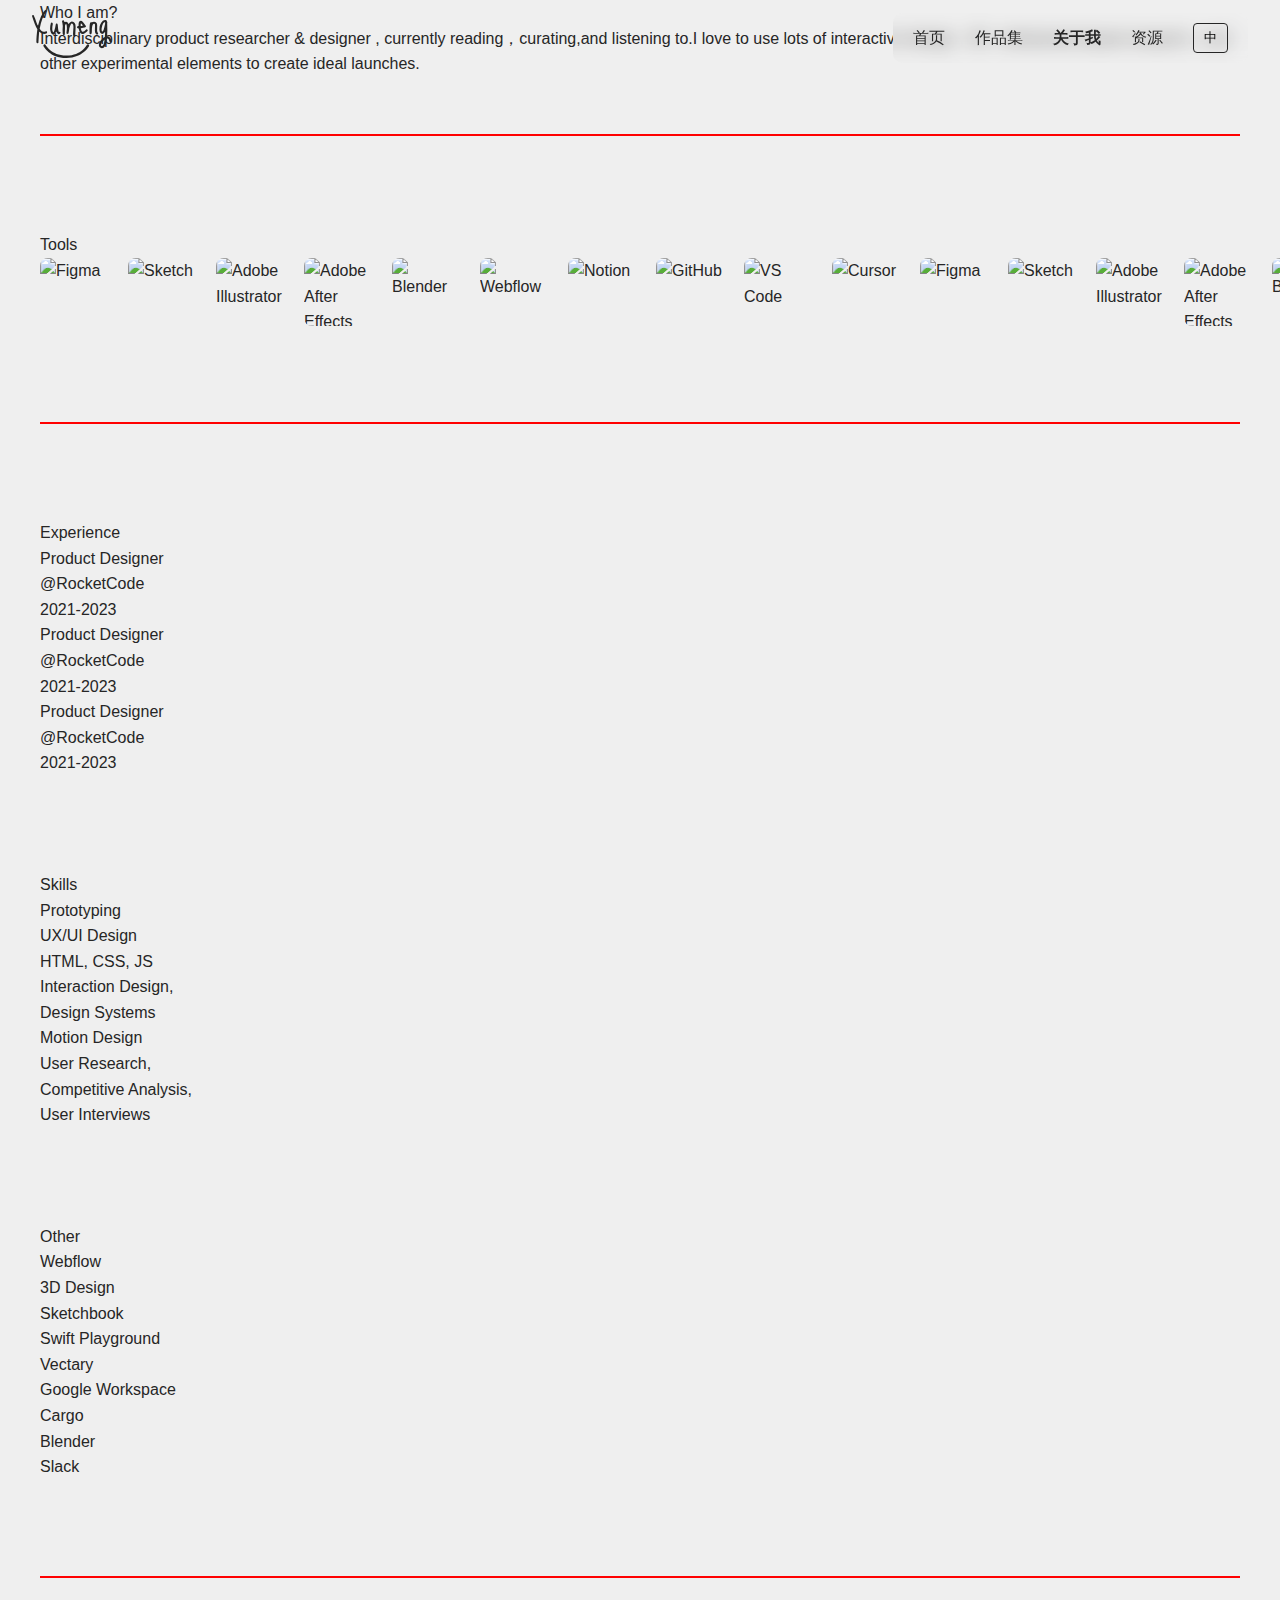
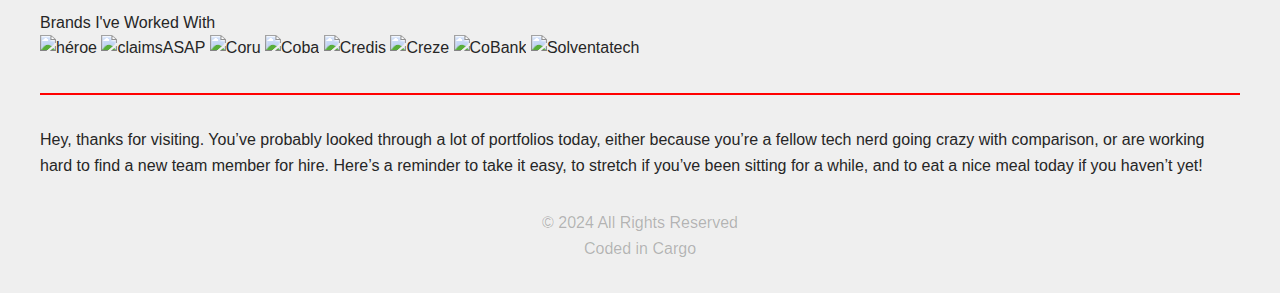
==== about.html @ 0efb1b3d "Initial commit: Portfolio website with animations" ====
<!DOCTYPE html>
<html lang="en">
<head>
    <meta charset="UTF-8">
    <meta name="viewport" content="width=device-width, initial-scale=1.0">
    <title>About Me</title>
    <link rel="stylesheet" href="css/style.css">
    <script src="js/translations.js"></script>
    <script src="js/main.js"></script>
</head>
<body>
    <nav class="nav">
        <div class="nav-brand">
            <img src="assets/logo.svg" alt="Logo" class="logo">
        </div>
        <div class="nav-links">
            <a href="index.html" data-lang="home">首页</a>
            <a href="works.html" data-lang="works">作品集</a>
            <a href="about.html" data-lang="about" class="active">关于我</a>
            <a href="resources.html" data-lang="resources">资源</a>
            <button class="lang-switch" onclick="toggleLanguage()">EN</button>
        </div>
    </nav>

    <main class="container about-page">
        <section class="about-section">
            <div class="title-item">Who I am?</div>
            <div class="description-h1">
                Interdisciplinary  product researcher & designer , currently reading，curating,and listening to.I love to use lots of interactive design , 3D , behavioral based research , and other  experimental elements to create ideal launches. 
            </div>
        </section>
        <br>
      
        <hr class="divider">

        <section class="tools-section">
            <div class="tools-layout">
                <div class="tools-title">Tools</div>
                <div class="tools-content">
                    <div class="tools-track">
                        <img src="images/tools/figma.png" alt="Figma">
                        <img src="images/tools/sketch.png" alt="Sketch">
                        <img src="images/tools/illustrator.png" alt="Adobe Illustrator">
                        <img src="images/tools/AE.png" alt="Adobe After Effects">
                        <img src="images/tools/blender.png" alt="Blender">
                        <img src="images/tools/webflow.png" alt="Webflow">
                        <img src="images/tools/notion.png" alt="Notion">
                        <img src="images/tools/github.png" alt="GitHub">
                        <img src="images/tools/vscode.png" alt="VS Code">
                        <img src="images/tools/cursor.png" alt="Cursor">
                    </div>
                </div>
            </div>
        </section>

        <hr class="divider">


        <section class="tools-section">
            <div class="tools-layout">
                <div class="tools-title">Experience</div>
                <div class="grid-content">  
                    <div class="grid-item">
                        <div class="item-title">Product Designer</div>
                        <div class="item-text">@RocketCode</div>
                        <div class="item-text">2021-2023</div>
                    </div>
                    <div class="grid-item">
                        <div class="item-title">Product Designer</div>
                        <div class="item-text">@RocketCode</div>
                        <div class="item-text">2021-2023</div>
                    </div>
                    <div class="grid-item">
                        <div class="item-title">Product Designer</div>
                        <div class="item-text">@RocketCode</div>
                        <div class="item-text">2021-2023</div>
                    </div>
                </div>
            </div>
        </section>

        <section class="tools-section">
            <div class="tools-layout">
                <div class="tools-title">Skills</div>
                <div class="grid-content">  
                    <div class="grid-item">
                        <div class="item-text">Prototyping</div>
                        <div class="item-text">UX/UI Design</div>
                        <div class="item-text">HTML, CSS, JS</div>
                    </div>
                    <div class="grid-item">
                        <div class="item-text">Interaction Design,</div>
                        <div class="item-text">Design Systems</div>
                        <div class="item-text">Motion Design</div>
                    </div>
                    <div class="grid-item">
                        <div class="item-text">User Research,</div>
                        <div class="item-text">Competitive Analysis, </div>
                        <div class="item-text">User Interviews</div>
                    </div>
                </div>
            </div>
        </section>
   
        <section class="tools-section">
            <div class="tools-layout">
                <div class="tools-title">Other</div>
                <div class="grid-content">  
                    <div class="grid-item">
                        <div class="item-text">Webflow</div>
                        <div class="item-text">3D Design</div>
                        <div class="item-text">Sketchbook</div>
                    </div>
                    <div class="grid-item">
                        <div class="item-text">Swift Playground</div>
                        <div class="item-text">Vectary</div>
                        <div class="item-text">Google Workspace                        </div>
                    </div>
                    <div class="grid-item">
                        <div class="item-text">Cargo</div>
                        <div class="item-text">Blender</div>
                        <div class="item-text">Slack</div>
                    </div>
                </div>
            </div>
        </section>
        
        <hr class="divider">

        <section class="about-section">
            <div class="tools-title">Brands I've Worked With</div>
            <div class="brands-container">
                <div class="brands-grid">
                    <img src="images/brands/heroe.png" alt="héroe">
                    <img src="images/brands/claims-asap.png" alt="claimsASAP">
                    <img src="images/brands/coru.png" alt="Coru">
                    <img src="images/brands/coba.png" alt="Coba">
                    <img src="images/brands/credis.png" alt="Credis">
                    <img src="images/brands/creze.png" alt="Creze">
                    <img src="images/brands/cobank.png" alt="CoBank">
                    <img src="images/brands/solventatech.png" alt="Solventatech">
                </div>
            </div>
        </section>

        <hr class="divider">

        <section class="about-section">
            <div class="item-text">
                Hey, thanks for visiting. You’ve probably looked through a lot of portfolios today, either because you’re a fellow tech nerd going crazy with comparison, or are working hard to find a new team member for hire. Here’s a reminder to take it easy, to stretch if you’ve been sitting for a while, and to eat a nice meal today if you haven’t yet! 
            </div>
        </section>

    </main>

    <footer>
        <p>© 2024 All Rights Reserved</p>
        <p>Coded in Cargo</p>
    </footer>


</body>
</html>
---- css/style.css ----
/* ==========================================================================
   全局变量和基础设置
   ========================================================================== */

:root {
    /* 颜色系统 */
    --primary-color: rgb(38, 38, 38);        /* 主要文字颜色，用于标题和重要文本 */
    --secondary-color: #666;                  /* 次要文字颜色，用于正文和描述性文本 */
    --tertiary-color: rgba(0, 0, 0, 0.26);   /* 三级文字颜色，用于辅助信息和页脚 */
    --background-color: rgb(239, 239, 239);   /* 背景颜色，提供舒适的阅读体验 */
    --accent-color: #3d16ff;                  /* 强调色，用于交互元素和高亮显示 */

    /* 布局系统 */
    --spacing-unit: 20px;                     /* 基础间距单位，用于保持布局的一致性 */
    --max-width: 1200px;                      /* 内容区域最大宽度，确保在大屏幕上不会过宽 */
    --min-width: 1024px;                      /* 最小宽度限制，确保在小屏幕上不会过窄 */
}

/* 重置默认样式 */
* {
    margin: 0;
    padding: 0;
    box-sizing: border-box;                   /* 确保padding和border不会影响元素的实际宽度 */
}

/* ==========================================================================
   基础布局和排版
   ========================================================================== */

body {
    font-family: -apple-system, BlinkMacSystemFont, "Helvetica Neue", Helvetica, "Segoe UI", Roboto, Oxygen, Ubuntu, Cantarell, sans-serif;
    line-height: 1.6;                         /* 行高设置为1.6，提供良好的阅读体验 */
    color: var(--primary-color);
    background-color: var(--background-color);
    min-width: var(--min-width);
}

/* ==========================================================================
   导航栏样式
   ========================================================================== */

.nav {
    position: fixed;                          /* 固定定位，始终显示在页面顶部 */
    top: 0;
    left: 0;
    right: 0;
    padding: 10px 32px;                      /* 上下内边距较小，左右内边距较大，提供更好的视觉平衡 */
    display: flex;
    justify-content: space-between;           /* 两端对齐，logo在左，导航链接在右 */
    align-items: center;
    z-index: 1000;                           /* 确保导航栏始终显示在其他内容之上 */
}

.nav-brand .logo {
    height: 3rem;                            /* 较大的logo尺寸，提高品牌识别度 */
}

.nav-links {
    display: flex;
    gap: 30px;                               /* 导航链接之间的间距 */
    align-items: center;
    backdrop-filter: blur(10px);             /* 毛玻璃效果，增加视觉层次感 */
    background-color: rgba(239, 239, 239, 0.20);  /* 半透明背景，与毛玻璃效果配合 */
    padding: 10px 20px;                      /* 内边距，使导航链接区域更加突出 */
    border-radius: 10px;                     /* 圆角，增加现代感 */
}

.nav-links a {
    text-decoration: none;
    color: var(--primary-color);
    transition: color 0.3s ease;             /* 颜色过渡动画，提供平滑的交互体验 */
}

.nav-links a:hover,
.nav-links a.active {
    font-weight: 600;                        /* 悬停和激活状态使用加粗字体，提供视觉反馈 */
}

/* 语言切换按钮样式 */
.lang-switch {
    background: none;
    border: 1px solid var(--primary-color);
    padding: 5px 10px;
    border-radius: 4px;
    cursor: pointer;
    transition: all 0.3s ease;               /* 所有属性都添加过渡动画 */
}

.lang-switch:hover {
    background-color: var(--primary-color);
    color: var(--background-color);
}

/* ==========================================================================
   主要内容区域
   ========================================================================== */

.container {
    max-width: var(--max-width);
    margin: 0 auto;
    position: relative;
}

.section {
    position: relative;
    width: 100%;
    padding: 8rem 4rem;
    align-items: center;                     /* 垂直居中 */
}

.divider {
    border: 1px solid #ff0000;
    margin: 2rem 0;
}

.tag-container {
    font-size: 1.2rem;
    color: #999;
    margin-bottom: 2rem;
}

h2 {
    font-size: 2.5rem;
    margin-bottom: 2rem;
}

/* ==========================================================================
   英雄区域（首页顶部区域）
   ========================================================================== */

/* 标题描述文本样式 */
.hero-content { 
    font-size: 4rem;
    line-height: 1.6;
    font-weight: 600;
    margin: 0 auto;
    display: flex;
    flex-direction: column;
    justify-content: center;
    text-align: center;
}

.hero-content .text-line {
    color: var(--primary-color);
    display: flex;
    align-items: center;
    justify-content: center;
    gap: 1rem;
    flex-wrap: wrap;
    width: 100%;
    word-break: break-word;
    transition: color 0.1s ease; /* 缩短过渡时间使效果更明显 */
}

.hero-content .emoji {
    display: inline-flex;
    align-items: center;
}

.avatar {
    width: 8rem;
    height: 8rem; /* 添加高度确保视频保持正方形 */
    border-radius: 50%;
    display: inline-block;
    vertical-align: middle;
    flex-shrink: 0;
    object-fit: cover; /* 确保视频填充整个区域 */
    background: rgba(0,0,0,0.05); /* 添加背景色，防止加载时出现空白 */
}

.hero-content .icon {
    height: 4rem;
    display: inline-block;
    vertical-align: middle;
    flex-shrink: 0; /* 防止图片被压缩 */
}

/* ==========================================================================
   设计理念部分
   ========================================================================== */

/* 设计理念部分容器 */
.philosophy-container {
    display: grid;
    grid-template-columns: 1fr 3fr;  /* 左边占1份，右边占3份 */
    gap: 4rem;                       /* 左右两栏之间的间距 */
    padding: 0rem 0;
    align-items: start;              /* 顶部对齐 */
}

/* 左侧列表容器 */
.philosophy-list-container {
    grid-column: 1 / 2;             /* 占据第一列 */
    position: sticky;               /* 使列表在滚动时保持固定 */
}

/* 右侧内容区域 */
.philosophy-content {
    grid-column: 2 / 3;             /* 占据第二列 */
    opacity: 1;
    transition: opacity 0.3s ease;
}

/* 设计理念列表的基础样式 */
.philosophy-list {
    list-style: none;
    display: flex;
    flex-direction: column;        /* 垂直排列 */
    gap: 1rem;                    /* 增加间距，从0.2rem改为1rem */
    align-items: flex-start;      /* 左对齐 */
    width: 100%;                  /* 占满容器宽度 */
}

/* 列表项的样式设置 */
.philosophy-list li {
    font-size: 1.2rem;
    padding: 1rem 1.5rem;
    margin-bottom: 1rem;
    cursor: pointer;
    color: var(--primary-color);
    border-radius: 100px;
    transition: background-color 0.3s ease, color 0.3s ease;
    text-align: center;
    display: inline-block;     /* ✅ 保持内容宽度自适应 */
    background-color: transparent;
    white-space: nowrap;       /* ✅ 防止文字换行导致宽度撑开 */
}

/* 鼠标悬停时加一点浅灰背景 */
.philosophy-list li:hover {
    background-color: rgba(0, 0, 0, 0.06);
}

/* 激活状态：黑底白字 */
.philosophy-list li.active {
    background-color: #1a1a1a;
    color: #ffffff;
    font-weight: 500;
}

/* 可选：激活状态悬停不变色 */
.philosophy-list li.active:hover {
    background-color: #1a1a1a;
}

.philosophy-title {
    font-size: 3.5rem;
    line-height: 1.2;
    margin-bottom: 4rem;
    transition: opacity 0.3s ease;
}

.philosophy-image {
    width: 100%;
    height: auto;
    border-radius: 12px;
    gap: 0.1rem;  /* 按照要求调整间距 */
}

.philosophy-image.show {
    opacity: 1;
}

/* ==========================================================================
   作品展示区域
   ========================================================================== */



/* 作品网格容器 */
.works-grid {
    display: grid;
    grid-template-columns: repeat(3, minmax(0, 1fr));
    gap: 0.1rem;
    height: 100vh;

    /* ✅ 脱离容器限制、铺满视口 */
    position: relative;
    left: 50%;
    right: 50%;
    width: 100vw;
    transform: translateX(-50%); /* 居中定位 */

    /* ✅ 内边距让内容不贴屏幕边缘 */
    box-sizing: border-box;
}
/* 作品列容器 */
.works-column {
    display: flex;
    flex-direction: column;
    height: 100%;
    overflow: hidden;
    width: 100%;  /* 确保列占满宽度 */
}

/* 作品项容器 */
.works-track {
    display: flex;
    flex-direction: column;
    animation-duration: 40s;
    animation-timing-function: linear;
    animation-iteration-count: infinite;
    width: 100%;  /* 确保轨道占满列宽度 */
}

/* 向上滚动的列（第2列） */
.works-column:nth-child(2) .works-track {
    animation-name: scrollUp;
}

/* 向下滚动的列（第1、3列） */
.works-column:nth-child(1) .works-track,
.works-column:nth-child(3) .works-track {
    animation-name: scrollDown;
}

/* 作品项样式 */
.work-item {
    background-color: #f5f5f5;
    margin-bottom: 0.1rem;
    border-radius: 20px;
    overflow: hidden;
    flex-shrink: 0;
    height: 300px;
    width: 100%;  /* 确保作品项占满轨道宽度 */
    background-size: cover;
    background-position: center;
    background-repeat: no-repeat;
}

/* 向上滚动动画 */
@keyframes scrollUp {
    0% {
        transform: translateY(0);
    }
    100% {
        transform: translateY(-50%);
    }
}

/* 向下滚动动画 */
@keyframes scrollDown {
    0% {
        transform: translateY(-50%);
    }
    100% {
        transform: translateY(0);
    }
}

.more-works {
    display: inline-block;
    text-decoration: none;
    color: var(--primary-color);
    margin-top: 1.5rem;
    font-weight: 500;
    transition: color 0.3s ease;
}

.more-works:hover {
    color: var(--accent-color);
}

/* ==========================================================================
   联系区域
   ========================================================================== */

.contact {
    text-align: center;
    margin: 6rem 0;
    position: relative;  /* 添加相对定位 */
}

.contact h2 {
    font-size: 4rem;
    margin-bottom: 1rem;
}

.contact p {
    font-size: 1.5rem;
    color: var(--secondary-color);
    margin-bottom: 4rem;
}

.contact-button-container {
    position: relative;
    width: 200px;
    height: 200px;
    margin: 0 auto;
    z-index: 2;  /* 确保按钮容器在上层 */
}

.get-in-touch {
    width: 200px;
    height: 200px;
    border-radius: 50%;
    background-color: #1a1a1a;
    color: white;
    border: none;
    cursor: pointer;
    font-size: 1.2rem;
    position: relative;
    overflow: hidden;
    z-index: 2;
    transform: scale(1);
    transition: transform 0.5s cubic-bezier(0.34, 1.56, 0.64, 1),
                box-shadow 0.4s ease;
    will-change: transform, box-shadow;
    box-shadow: 0 4px 20px rgba(0, 0, 0, 0.1);
}

.get-in-touch:hover {
    transform: scale(1.05);
    box-shadow: 0 10px 30px rgba(0, 0, 0, 0.15);
}

.get-in-touch:active {
    transform: scale(0.98);
    transition-duration: 0.3s;
    box-shadow: 0 2px 10px rgba(0, 0, 0, 0.1);
}

.get-in-touch span {
    position: relative;
    z-index: 2;
    display: inline-block;
    transition: transform 0.5s cubic-bezier(0.34, 1.56, 0.64, 1);
    will-change: transform;
}

.get-in-touch:hover span {
    transform: scale(1.02);
}

.get-in-touch:active span {
    transform: scale(0.98);
    transition-duration: 0.3s;
}

.contact-avatars {
    position: absolute;
    top: 50%;
    left: 50%;
    transform: translate(-50%, -50%);
    width: 400px;
    height: 400px;
    opacity: 1;  /* 改为始终可见 */
    visibility: visible;  /* 改为始终可见 */
    z-index: 1;  /* 确保在按钮下层 */
    pointer-events: none;
}

.contact-avatar {
    position: absolute;
    opacity: 1;
    transform-origin: center bottom;
    transition: all 0.6s cubic-bezier(0.4, 0, 0.2, 1),
                filter 0.4s ease,
                transform 0.4s cubic-bezier(0.34, 1.56, 0.64, 1);
    filter: drop-shadow(0 4px 10px rgba(0, 0, 0, 0.1));
    will-change: transform, filter;
}

/* 所有头像的初始位置都在圆圈底部中心 */
.contact-avatar:nth-child(1) {
    width: 107px;
    height: 120px;
    left: 50%;
    bottom: 50%;
    transform: translate(-50%, 50%) scale(0.8);
}

.contact-avatar:nth-child(2) {
    width: 58px;
    height: 66px;
    bottom: 50%;
    left: 50%;
    transform: translate(-50%, 50%) scale(0.8);
}

.contact-avatar:nth-child(3) {
    width: 75px;
    height: 95px;
    bottom: 50%;
    left: 50%;
    transform: translate(-50%, 50%) scale(0.8);
}

.contact-avatar:nth-child(4) {
    width: 40px;
    height: 51px;
    bottom: 50%;
    left: 50%;
    transform: translate(-50%, 50%) scale(0.8);
}

/* hover状态时的最终位置 */
.contact-button-container:hover .contact-avatars {
    opacity: 1;
    visibility: visible;
}

.contact-button-container:hover .contact-avatar {
    filter: drop-shadow(0 8px 20px rgba(0, 0, 0, 0.15));
}

/* 为每个头像设置不同的最终位置和延迟 */
.contact-button-container:hover .contact-avatar:nth-child(1) {
    transition-delay: 0.3s;
    transform: translate(calc(-100% - 100px), calc(20% + 80px)) rotate(-30deg) scale(1);
    filter: drop-shadow(0 8px 20px rgba(0, 0, 0, 0.15));
}

.contact-button-container:hover .contact-avatar:nth-child(2) {
    transition-delay: 0.25s;
    transform: translate(calc(-100% - 120px), calc(-50% - 20px)) rotate(-15deg) scale(0.8);
    filter: drop-shadow(0 8px 20px rgba(0, 0, 0, 0.15));
}

.contact-button-container:hover .contact-avatar:nth-child(3) {
    transition-delay: 0.25s;
    transform: translate(calc(60% + 60px), calc(-20% - 20px)) rotate(24deg) scale(1);
    filter: drop-shadow(0 8px 20px rgba(0, 0, 0, 0.15));
}

.contact-button-container:hover .contact-avatar:nth-child(4) {
    transition-delay: 0.2s;
    transform: translate(calc(100% + 100px), calc(40% + 40px)) rotate(50deg) scale(1);
    filter: drop-shadow(0 8px 20px rgba(0, 0, 0, 0.15));
}

/* 添加hover时的弹性动画 */
@keyframes bounceIn {
    0% {
        transform: translate(-50%, 50%) scale(0.8);
    }
    50% {
        transform: translate(-50%, 50%) scale(1.1);
    }
    100% {
        transform: translate(-50%, 50%) scale(1);
    }
}

/* 头像回到原位的过渡效果 */
.contact-avatar {
    will-change: transform, opacity;  /* 优化动画性能 */
}

.contact-button-container:not(:hover) .contact-avatar {
    transition: all 0.5s cubic-bezier(0.4, 0, 0.2, 1);
}

/* ==========================================================================
   页脚
   ========================================================================== */

footer {
    text-align: center;
    padding: 2rem;
    color: var(--tertiary-color);            /* 使用较浅的颜色，降低视觉重要性 */
}

/* ==========================================================================
   工具箱部分
   ========================================================================== */

.tools-section {
    margin: 6rem 0;
}

.tools-track {
    display: flex;
    gap: 20px;                               /* 工具图标之间的间距 */
    padding-right: 40px;                     /* 右侧内边距，为动画留出空间 */
    animation: slideTools 20s linear infinite;  /* 无限循环的滑动动画 */
}

@keyframes slideTools {
    0% {
        transform: translateX(0);             /* 起始位置 */
    }
    100% {
        transform: translateX(calc(-100% - 40px));  /* 结束位置，考虑内边距 */
    }
}

.tools-track:hover {
    animation-play-state: paused;            /* 悬停时暂停动画 */
}

.tools-track img {
    width: 68px;
    height: 68px;
    object-fit: contain;                     /* 保持图片比例 */
    flex-shrink: 0;                          /* 防止图片被压缩 */
    border-radius: 8px;                      /* 圆角图标 */
    transition: transform 0.3s ease;         /* 缩放过渡动画 */
}

.tools-track img:hover {
    transform: scale(1.1);                   /* 悬停时放大 */
}

/* 作品集页面样式 */
.works-page {
    padding-top: 150px;
}

.works-header {
    text-align: center;
    margin-bottom: 80px;
}

.works-header h1 {
    font-size: 3.5rem;
    margin-bottom: 20px;
}

.works-header .subtitle {
    font-size: 1.5rem;
    color: var(--secondary-color);
    margin-bottom: 10px;
}

.works-header .confidential {
    font-size: 1rem;
    color: var(--secondary-color);
    opacity: 0.8;
}

.works-showcase {
    max-width: 1400px;
    margin: 0 auto;
}



.work-content {
    display: grid;
    grid-template-columns: 1fr 1.2fr;
    gap: 60px;
    align-items: center;
}

.work-info {
    padding-right: 20px;
}

.work-info h2 {
    font-size: 2.5rem;
    margin-bottom: 20px;
}

.work-description {
    font-size: 1.1rem;
    color: var(--secondary-color);
    margin-bottom: 30px;
    line-height: 1.8;
}

.work-tags {
    display: flex;
    gap: 10px;
    margin-bottom: 30px;
    flex-wrap: wrap;
}

.tag {
    background-color: rgba(255, 105, 180, 0.1);
    color: var(--accent-color);
    padding: 8px 16px;
    border-radius: 20px;
    font-size: 0.9rem;
}

.view-project {
    display: inline-block;
    background-color: var(--primary-color);
    color: white;
    padding: 12px 24px;
    border-radius: 8px;
    text-decoration: none;
    font-weight: 500;
    transition: all 0.3s ease;
}

.view-project:hover {
    transform: translateY(-2px);
    box-shadow: 0 5px 15px rgba(0, 0, 0, 0.1);
}

.work-preview {
    position: relative;
    border-radius: 10px;
    overflow: hidden;
}

.work-preview img {
    width: 100%;
    height: auto;
    display: block;
    border-radius: 8px;
    transition: transform 0.3s ease;
}

.work-preview:hover img {
    transform: scale(1.02);
}

/* 资源页面样式 */
.resources-page {
    padding-top: 120px;
    max-width: 1200px;
}

.resources-header {
    text-align: center;
    margin-bottom: 80px;
}

.resources-header h1 {
    font-size: 3.5rem;
    margin-bottom: 20px;
}

.resources-header .subtitle {
    font-size: 1.5rem;
    color: var(--secondary-color);
}

/* 书籍部分样式 */
.books-section {
    margin-bottom: 100px;
}

/* 书籍标题样式 */
.books-section h2 {
    font-size: 2.5rem;
    margin-bottom: 40px;
    font-weight: 500;
}

/* 书籍网格布局 */
.books-grid {
    display: grid;
    grid-template-columns: repeat(auto-fit, minmax(300px, 1fr));
    gap: 40px;
}

.book-card {
    background: white;
    border-radius: 15px;
    overflow: hidden;
    box-shadow: 0 10px 30px rgba(0, 0, 0, 0.05);
    transition: transform 0.3s ease;
}

.book-card:hover {
    transform: translateY(-5px);
}

.book-cover {
    position: relative;
    padding-top: 140%;
    overflow: hidden;
    background: #f5f5f5;
}

.book-cover img {
    position: absolute;
    top: 0;
    left: 0;
    width: 100%;
    height: 100%;
    object-fit: cover;
}

.book-info {
    padding: 30px;
}

.book-info h3 {
    font-size: 1.5rem;
    margin-bottom: 10px;
}

.book-info .author {
    color: var(--accent-color);
    margin-bottom: 15px;
    font-weight: 500;
}

.book-info .description {
    color: var(--secondary-color);
    margin-bottom: 20px;
    line-height: 1.6;
}

.book-tags {
    display: flex;
    flex-wrap: wrap;
    gap: 10px;
}

.tools-categories {
    display: grid;
    grid-template-columns: repeat(auto-fit, minmax(300px, 1fr));
    gap: 60px;
}

.tool-category h3 {
    font-size: 1.8rem;
    margin-bottom: 30px;
    color: var(--primary-color);
}

.tools-list {
    display: grid;
    gap: 30px;
}

.tool-card {
    display: flex;
    align-items: center;
    padding: 20px;
    background: white;
    border-radius: 12px;
    box-shadow: 0 5px 20px rgba(0, 0, 0, 0.05);
    transition: transform 0.3s ease;
}

.tool-card:hover {
    transform: translateY(-3px);
}

.tool-card img {
    width: 60px;
    height: 60px;
    object-fit: contain;
    margin-right: 20px;
}

.tool-info {
    flex: 1;
}

.tool-info h4 {
    font-size: 1.2rem;
    margin-bottom: 5px;
}

.tool-info p {
    color: var(--secondary-color);
    font-size: 0.9rem;
    margin-bottom: 10px;
}

.tool-link {
    display: inline-block;
    color: var(--accent-color);
    text-decoration: none;
    font-size: 0.9rem;
    font-weight: 500;
    transition: color 0.3s ease;
}

.tool-link:hover {
    color: var(--primary-color);
}

.content-wrapper {
    max-width: 800px;
    margin: 0 auto;
}

.philosophy-title {
    font-size: 3.5rem;
    line-height: 1.2;
    margin-bottom: 4rem;
    font-weight: 500;
}

.philosophy-image {
    width: 100%;
    height: auto;
    border-radius: 12px;
}

.get-in-touch::before {
    content: '';
    position: absolute;
    width: 5px;
    height: 5px;
    top: var(--y, 50%);
    left: var(--x, 50%);
    background: #004cd0;
    border-radius: 50%;
    transform-origin: center;
    transform: translate(-50%, -50%) scale(0);
    opacity: 0;
    z-index: 1;
    transition: transform 0.6s cubic-bezier(0.4, 0, 0.2, 1), opacity 0.3s ease;
}

.get-in-touch:hover::before {
    transform: translate(-50%, -50%) scale(60);
    opacity: 1;
}

.get-in-touch.animating::before {
    transform: translate(-50%, -50%) scale(60);
    opacity: 0;
}
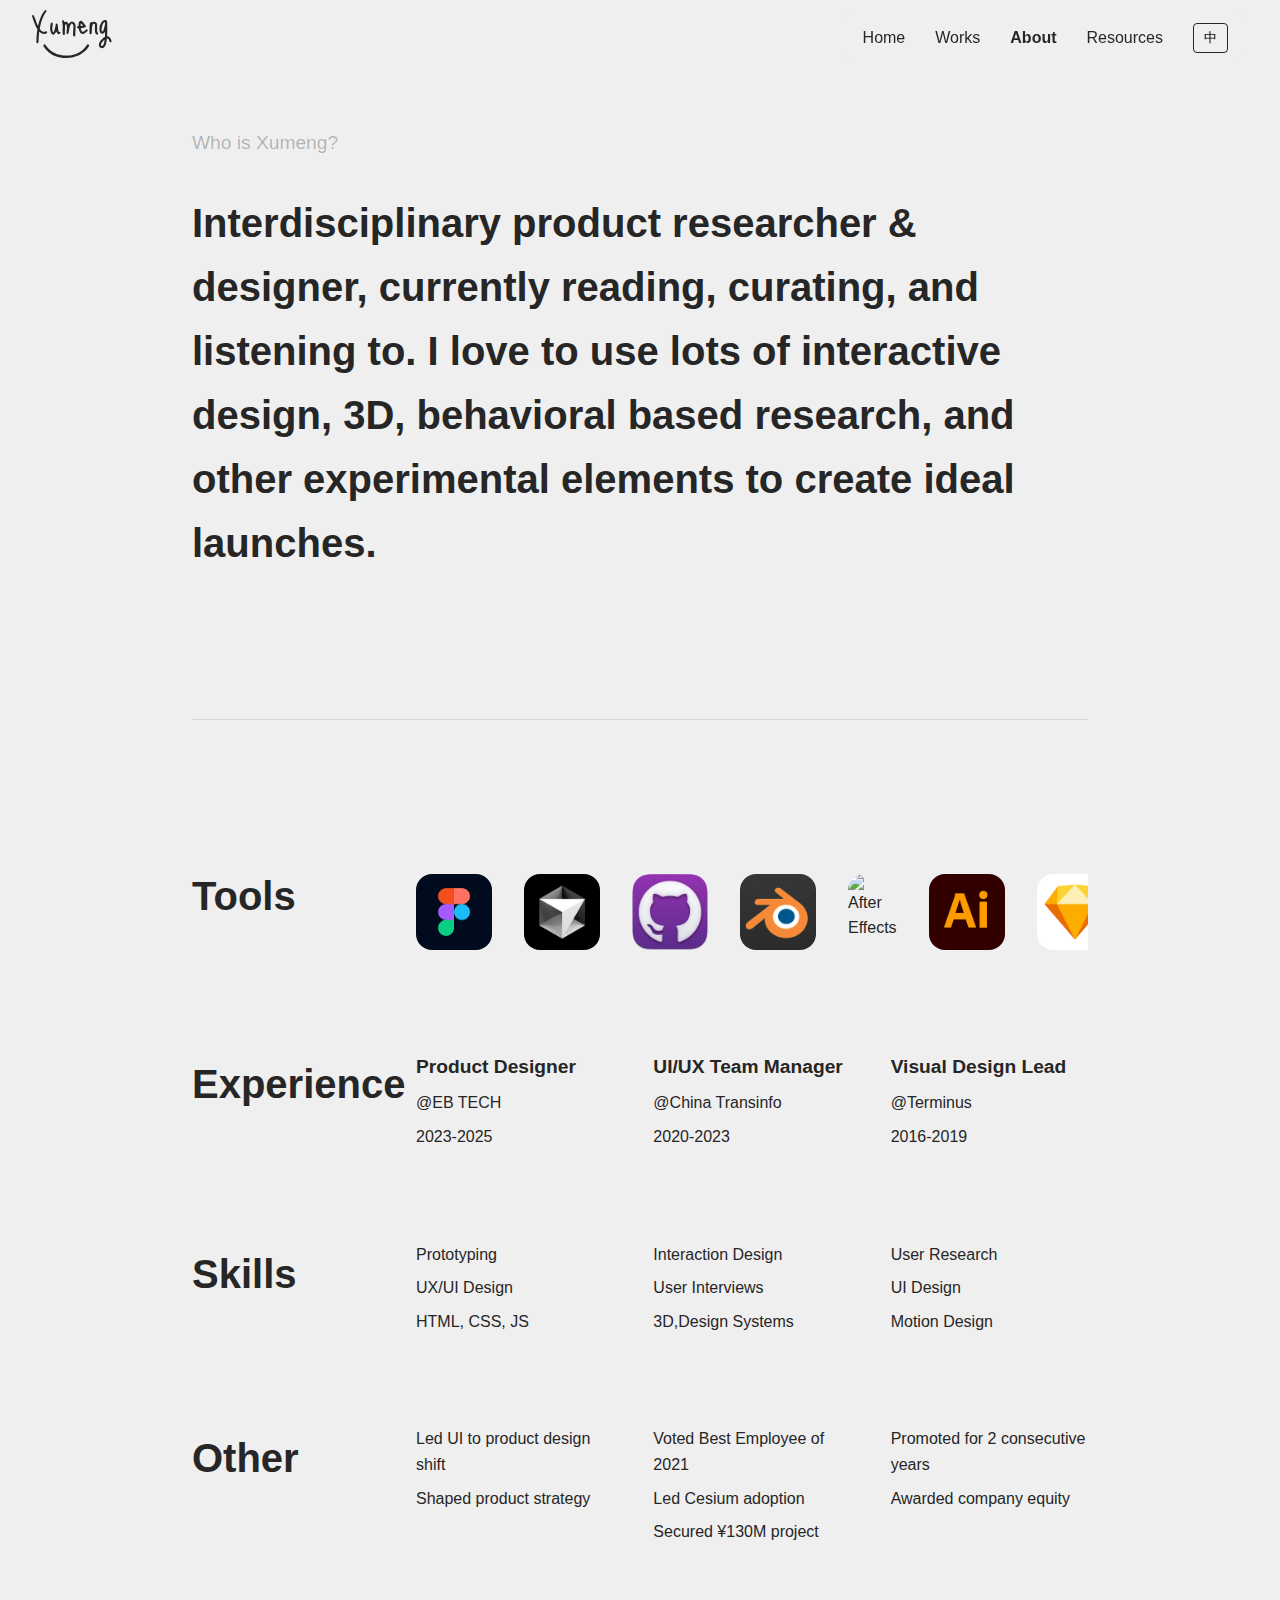
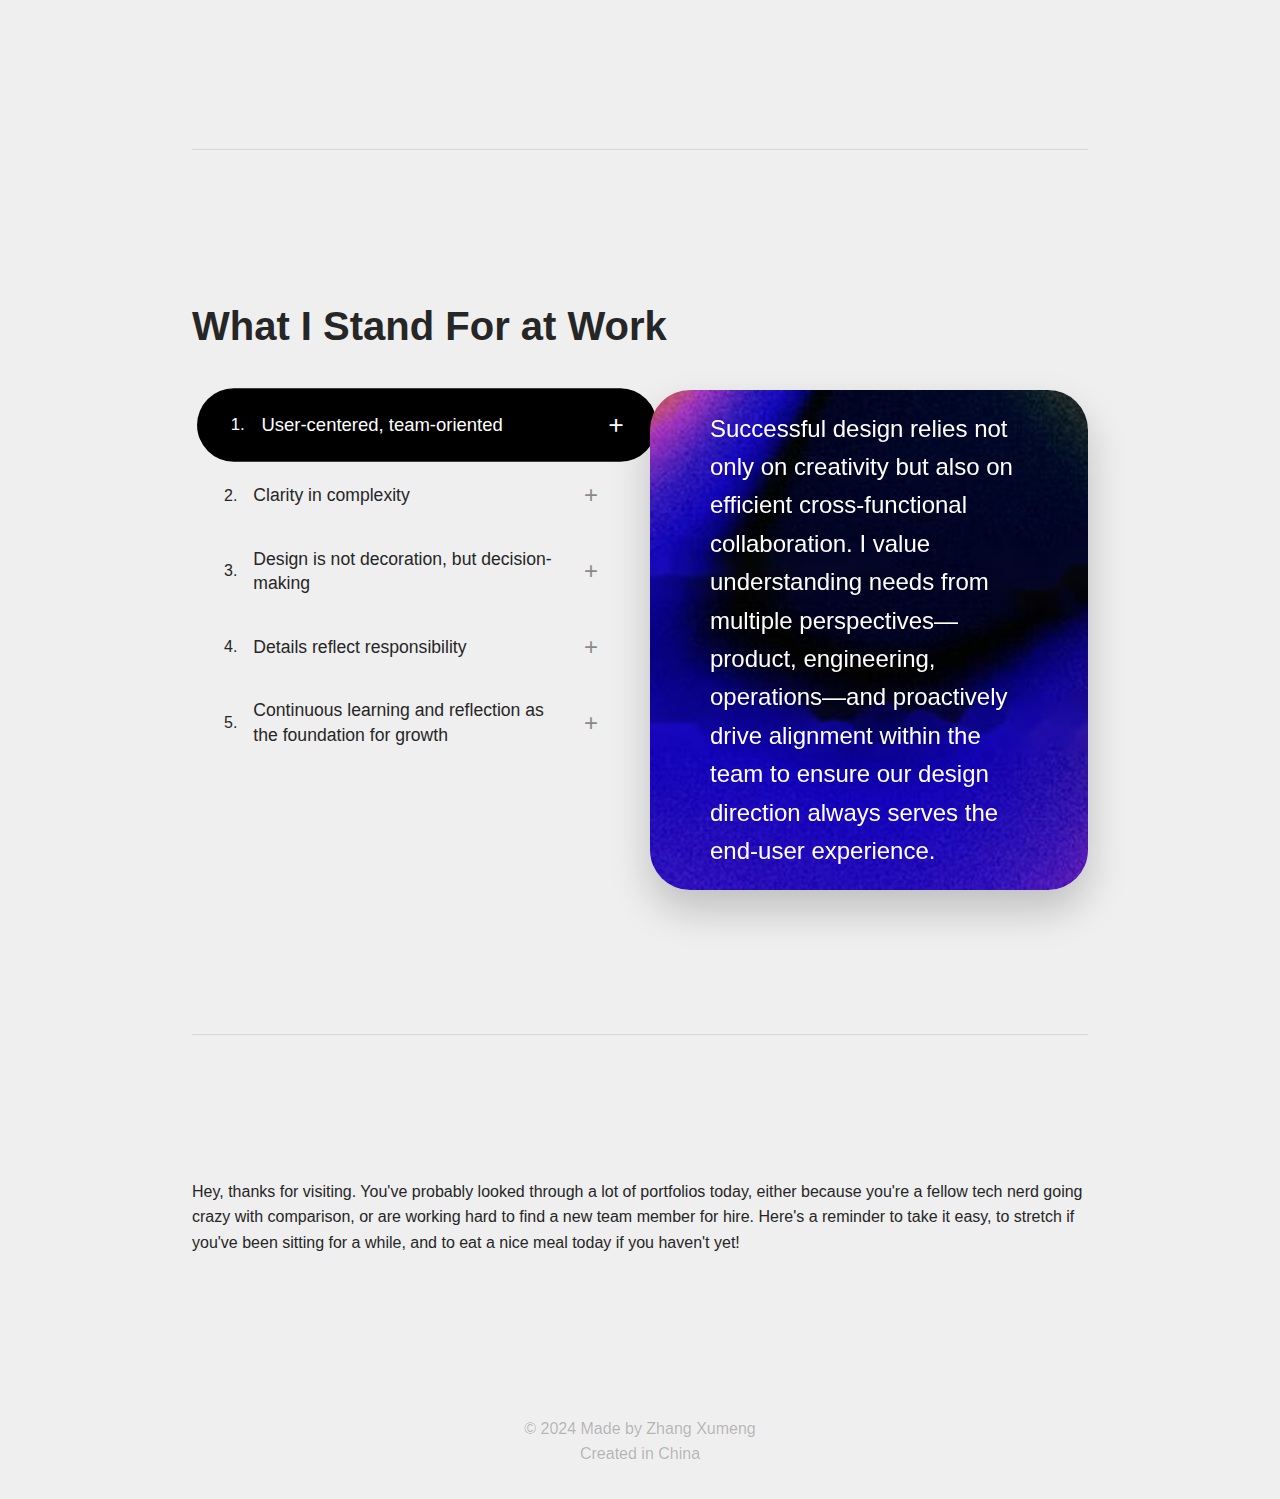
==== commit ac8dd66c: "Update portfolio website - version 1.1" ====
--- a/about.html
+++ b/about.html
@@ -5,8 +5,7 @@
     <meta name="viewport" content="width=device-width, initial-scale=1.0">
     <title>About Me</title>
     <link rel="stylesheet" href="css/style.css">
-    <script src="js/translations.js"></script>
-    <script src="js/main.js"></script>
+    <link rel="stylesheet" href="css/about.css">
 </head>
 <body>
     <nav class="nav">
@@ -14,150 +13,169 @@
             <img src="assets/logo.svg" alt="Logo" class="logo">
         </div>
         <div class="nav-links">
-            <a href="index.html" data-lang="home">首页</a>
-            <a href="works.html" data-lang="works">作品集</a>
-            <a href="about.html" data-lang="about" class="active">关于我</a>
-            <a href="resources.html" data-lang="resources">资源</a>
+            <a href="index.html">Home</a>
+            <a href="works.html">Works</a>
+            <a href="about.html" class="active">About</a>
+            <a href="resources.html">Resources</a>
             <button class="lang-switch" onclick="toggleLanguage()">EN</button>
         </div>
     </nav>
 
-    <main class="container about-page">
-        <section class="about-section">
-            <div class="title-item">Who I am?</div>
-            <div class="description-h1">
-                Interdisciplinary  product researcher & designer , currently reading，curating,and listening to.I love to use lots of interactive design , 3D , behavioral based research , and other  experimental elements to create ideal launches. 
+    <main class="container">
+        <section class="section">
+            <div class="tag-container">Who is Xumeng?</div>
+            <div class="title-sub">
+                Interdisciplinary product researcher & designer, currently reading, curating, and listening to. I love to use lots of interactive design, 3D, behavioral based research, and other experimental elements to create ideal launches.
             </div>
         </section>
-        <br>
-      
-        <hr class="divider">
 
-        <section class="tools-section">
+        <hr class="divider"> 
+
+
+        <section class="section">
             <div class="tools-layout">
-                <div class="tools-title">Tools</div>
+              
+                <div class="title-sub">Tools</div>
                 <div class="tools-content">
                     <div class="tools-track">
-                        <img src="images/tools/figma.png" alt="Figma">
-                        <img src="images/tools/sketch.png" alt="Sketch">
-                        <img src="images/tools/illustrator.png" alt="Adobe Illustrator">
-                        <img src="images/tools/AE.png" alt="Adobe After Effects">
-                        <img src="images/tools/blender.png" alt="Blender">
-                        <img src="images/tools/webflow.png" alt="Webflow">
-                        <img src="images/tools/notion.png" alt="Notion">
-                        <img src="images/tools/github.png" alt="GitHub">
-                        <img src="images/tools/vscode.png" alt="VS Code">
-                        <img src="images/tools/cursor.png" alt="Cursor">
+                        <!-- 第一组图标 -->
+                        <img src="assets/tools/figma.png" alt="Figma">
+                        <img src="assets/tools/cursor.png" alt="Cursor">
+                        <img src="assets/tools/github.png" alt="GitHub">
+                        <img src="assets/tools/blender.png" alt="Blender">
+                        <img src="assets/tools/ae.png" alt="After Effects">
+                        <img src="assets/tools/illustrator.png" alt="Illustrator">
+                        <img src="assets/tools/sketch.png" alt="Sketch">
+                        <img src="assets/tools/notion.png" alt="Notion"> 
+                        <img src="assets/tools/webflow.png" alt="Webflow">
+                        <!-- 重复的图标组用于无缝滚动 -->
+                        <img src="assets/tools/figma.png" alt="Figma">
+                        <img src="assets/tools/cursor.png" alt="Cursor">
+                        <img src="assets/tools/github.png" alt="GitHub">
+                        <img src="assets/tools/blender.png" alt="Blender">
+                        <img src="assets/tools/ae.png" alt="After Effects">
+                        <img src="assets/tools/illustrator.png" alt="Illustrator">
+                        <img src="assets/tools/sketch.png" alt="Sketch">
+                        <img src="assets/tools/notion.png" alt="Notion"> 
+                        <img src="assets/tools/webflow.png" alt="Webflow">
                     </div>
                 </div>
             </div>
-        </section>
-
-        <hr class="divider">
-
-
-        <section class="tools-section">
             <div class="tools-layout">
-                <div class="tools-title">Experience</div>
-                <div class="grid-content">  
+                <div class="title-sub">Experience</div>
+                <div class="grid-content">
                     <div class="grid-item">
                         <div class="item-title">Product Designer</div>
-                        <div class="item-text">@RocketCode</div>
-                        <div class="item-text">2021-2023</div>
+                        <div class="item-text">@EB TECH</div>
+                        <div class="item-text">2023-2025</div>
                     </div>
                     <div class="grid-item">
-                        <div class="item-title">Product Designer</div>
-                        <div class="item-text">@RocketCode</div>
-                        <div class="item-text">2021-2023</div>
+                        <div class="item-title">UI/UX Team Manager</div>
+                        <div class="item-text">@China Transinfo</div>
+                        <div class="item-text">2020-2023</div>
                     </div>
                     <div class="grid-item">
-                        <div class="item-title">Product Designer</div>
-                        <div class="item-text">@RocketCode</div>
-                        <div class="item-text">2021-2023</div>
+                        <div class="item-title">Visual Design Lead</div>
+                        <div class="item-text">@Terminus</div>
+                        <div class="item-text">2016-2019</div>
                     </div>
                 </div>
             </div>
-        </section>
-
-        <section class="tools-section">
             <div class="tools-layout">
-                <div class="tools-title">Skills</div>
-                <div class="grid-content">  
+                <div class="title-sub">Skills</div>
+                <div class="grid-content">
                     <div class="grid-item">
                         <div class="item-text">Prototyping</div>
                         <div class="item-text">UX/UI Design</div>
                         <div class="item-text">HTML, CSS, JS</div>
                     </div>
                     <div class="grid-item">
-                        <div class="item-text">Interaction Design,</div>
-                        <div class="item-text">Design Systems</div>
+                        <div class="item-text">Interaction Design</div>
+                        <div class="item-text">User Interviews</div>
+                        <div class="item-text">3D,Design Systems</div>
+                    </div>
+                    <div class="grid-item">
+                        <div class="item-text">User Research</div>
+                        <div class="item-text">UI Design</div>
                         <div class="item-text">Motion Design</div>
                     </div>
+                </div>
+            </div>
+            <div class="tools-layout">
+                <div class="title-sub">Other</div>
+                <div class="grid-content">
                     <div class="grid-item">
-                        <div class="item-text">User Research,</div>
-                        <div class="item-text">Competitive Analysis, </div>
-                        <div class="item-text">User Interviews</div>
+                        <div class="item-text">Led UI to product design shift </div>
+                        <div class="item-text">Shaped product strategy</div>
+                    </div>
+                    <div class="grid-item">
+                        <div class="item-text">Voted Best Employee of 2021</div>
+                        <div class="item-text">Led Cesium adoption</div>
+                        <div class="item-text">Secured ¥130M project</div>
+                    </div>
+                    <div class="grid-item">
+                        <div class="item-text">Promoted for 2 consecutive years</div>
+                        <div class="item-text">Awarded company equity</div>
                     </div>
                 </div>
             </div>
         </section>
-   
-        <section class="tools-section">
-            <div class="tools-layout">
-                <div class="tools-title">Other</div>
-                <div class="grid-content">  
-                    <div class="grid-item">
-                        <div class="item-text">Webflow</div>
-                        <div class="item-text">3D Design</div>
-                        <div class="item-text">Sketchbook</div>
+
+        <hr class="divider"> 
+
+        <section class="section">
+            <div class="title-sub">What I Stand For at Work</div>
+            <div class="philosophy-container">
+                <div class="philosophy-list">
+                    <div class="philosophy-item active">
+                        <span class="number">1.</span>
+                        <span class="text">User-centered, team-oriented</span>
+                        <span class="plus">+</span>
                     </div>
-                    <div class="grid-item">
-                        <div class="item-text">Swift Playground</div>
-                        <div class="item-text">Vectary</div>
-                        <div class="item-text">Google Workspace                        </div>
+                    <div class="philosophy-item">
+                        <span class="number">2.</span>
+                        <span class="text">Clarity in complexity</span>
+                        <span class="plus">+</span>
                     </div>
-                    <div class="grid-item">
-                        <div class="item-text">Cargo</div>
-                        <div class="item-text">Blender</div>
-                        <div class="item-text">Slack</div>
+                    <div class="philosophy-item">
+                        <span class="number">3.</span>
+                        <span class="text">Design is not decoration, but decision-making</span>
+                        <span class="plus">+</span>
+                    </div>
+                    <div class="philosophy-item">
+                        <span class="number">4.</span>
+                        <span class="text">Details reflect responsibility</span>
+                        <span class="plus">+</span>
+                    </div>
+                    <div class="philosophy-item">
+                        <span class="number">5.</span>
+                        <span class="text">Continuous learning and reflection as the foundation for growth</span>
+                        <span class="plus">+</span>
+                    </div>
+                </div>
+                <div class="philosophy-content active">
+                    <div class="gradient-bg">
+                        Successful design relies not only on creativity but also on efficient cross-functional collaboration. I value understanding needs from multiple perspectives—product, engineering, operations—and proactively drive alignment within the team to ensure our design direction always serves the end-user experience.
                     </div>
                 </div>
             </div>
         </section>
-        
-        <hr class="divider">
 
-        <section class="about-section">
-            <div class="tools-title">Brands I've Worked With</div>
-            <div class="brands-container">
-                <div class="brands-grid">
-                    <img src="images/brands/heroe.png" alt="héroe">
-                    <img src="images/brands/claims-asap.png" alt="claimsASAP">
-                    <img src="images/brands/coru.png" alt="Coru">
-                    <img src="images/brands/coba.png" alt="Coba">
-                    <img src="images/brands/credis.png" alt="Credis">
-                    <img src="images/brands/creze.png" alt="Creze">
-                    <img src="images/brands/cobank.png" alt="CoBank">
-                    <img src="images/brands/solventatech.png" alt="Solventatech">
-                </div>
+        <hr class="divider"> 
+
+        <section class="section">
+            <div class="item-text">
+                Hey, thanks for visiting. You've probably looked through a lot of portfolios today, either because you're a fellow tech nerd going crazy with comparison, or are working hard to find a new team member for hire. Here's a reminder to take it easy, to stretch if you've been sitting for a while, and to eat a nice meal today if you haven't yet!
             </div>
         </section>
-
-        <hr class="divider">
-
-        <section class="about-section">
-            <div class="item-text">
-                Hey, thanks for visiting. You’ve probably looked through a lot of portfolios today, either because you’re a fellow tech nerd going crazy with comparison, or are working hard to find a new team member for hire. Here’s a reminder to take it easy, to stretch if you’ve been sitting for a while, and to eat a nice meal today if you haven’t yet! 
-            </div>
-        </section>
-
     </main>
 
     <footer>
-        <p>© 2024 All Rights Reserved</p>
-        <p>Coded in Cargo</p>
+        <p>© 2024 Made by Zhang Xumeng</p>
+        <p>Created in China</p>
     </footer>
 
-
+    <script src="js/translations.js"></script>
+    <script src="js/main.js"></script>
 </body>
 </html> --- a/css/style.css
+++ b/css/style.css
@@ -97,32 +97,53 @@
 
 .container {
     max-width: var(--max-width);
-    margin: 0 auto;
+    margin: 0 12rem;
     position: relative;
+    gap: 10rem;
 }
 
 .section {
+    display: flex;
+    flex-direction: column;   /* 垂直排列 */
+    gap: 2rem;
+    padding: 8rem 0;
     position: relative;
     width: 100%;
-    padding: 8rem 4rem;
-    align-items: center;                     /* 垂直居中 */
-}
-
+}
 .divider {
-    border: 1px solid #ff0000;
-    margin: 2rem 0;
+    border: none;
+    border-top: 1px solid rgba(0, 0, 0, 0.1);
+    margin: 1rem 0;
 }
 
 .tag-container {
     font-size: 1.2rem;
-    color: #999;
-    margin-bottom: 2rem;
-}
-
-h2 {
+    color: var(--tertiary-color);
+}
+
+.title-sub {
     font-size: 2.5rem;
-    margin-bottom: 2rem;
-}
+    color: var(--primary-color);
+    font-weight: 600;
+}
+
+.item-title {
+    font-weight: 600;
+    font-size: 1.2rem;
+    color: var(--primary-color);
+}
+
+.more-link {
+    color: var(--primary-color);
+    text-decoration: none;
+    font-size: 1rem;
+    display: inline-block;
+}
+
+.more-link:hover {
+    text-decoration: underline;
+}
+
 
 /* ==========================================================================
    英雄区域（首页顶部区域）
@@ -175,91 +196,6 @@
     flex-shrink: 0; /* 防止图片被压缩 */
 }
 
-/* ==========================================================================
-   设计理念部分
-   ========================================================================== */
-
-/* 设计理念部分容器 */
-.philosophy-container {
-    display: grid;
-    grid-template-columns: 1fr 3fr;  /* 左边占1份，右边占3份 */
-    gap: 4rem;                       /* 左右两栏之间的间距 */
-    padding: 0rem 0;
-    align-items: start;              /* 顶部对齐 */
-}
-
-/* 左侧列表容器 */
-.philosophy-list-container {
-    grid-column: 1 / 2;             /* 占据第一列 */
-    position: sticky;               /* 使列表在滚动时保持固定 */
-}
-
-/* 右侧内容区域 */
-.philosophy-content {
-    grid-column: 2 / 3;             /* 占据第二列 */
-    opacity: 1;
-    transition: opacity 0.3s ease;
-}
-
-/* 设计理念列表的基础样式 */
-.philosophy-list {
-    list-style: none;
-    display: flex;
-    flex-direction: column;        /* 垂直排列 */
-    gap: 1rem;                    /* 增加间距，从0.2rem改为1rem */
-    align-items: flex-start;      /* 左对齐 */
-    width: 100%;                  /* 占满容器宽度 */
-}
-
-/* 列表项的样式设置 */
-.philosophy-list li {
-    font-size: 1.2rem;
-    padding: 1rem 1.5rem;
-    margin-bottom: 1rem;
-    cursor: pointer;
-    color: var(--primary-color);
-    border-radius: 100px;
-    transition: background-color 0.3s ease, color 0.3s ease;
-    text-align: center;
-    display: inline-block;     /* ✅ 保持内容宽度自适应 */
-    background-color: transparent;
-    white-space: nowrap;       /* ✅ 防止文字换行导致宽度撑开 */
-}
-
-/* 鼠标悬停时加一点浅灰背景 */
-.philosophy-list li:hover {
-    background-color: rgba(0, 0, 0, 0.06);
-}
-
-/* 激活状态：黑底白字 */
-.philosophy-list li.active {
-    background-color: #1a1a1a;
-    color: #ffffff;
-    font-weight: 500;
-}
-
-/* 可选：激活状态悬停不变色 */
-.philosophy-list li.active:hover {
-    background-color: #1a1a1a;
-}
-
-.philosophy-title {
-    font-size: 3.5rem;
-    line-height: 1.2;
-    margin-bottom: 4rem;
-    transition: opacity 0.3s ease;
-}
-
-.philosophy-image {
-    width: 100%;
-    height: auto;
-    border-radius: 12px;
-    gap: 0.1rem;  /* 按照要求调整间距 */
-}
-
-.philosophy-image.show {
-    opacity: 1;
-}
 
 /* ==========================================================================
    作品展示区域
@@ -346,19 +282,6 @@
     100% {
         transform: translateY(0);
     }
-}
-
-.more-works {
-    display: inline-block;
-    text-decoration: none;
-    color: var(--primary-color);
-    margin-top: 1.5rem;
-    font-weight: 500;
-    transition: color 0.3s ease;
-}
-
-.more-works:hover {
-    color: var(--accent-color);
 }
 
 /* ==========================================================================
@@ -561,46 +484,6 @@
     color: var(--tertiary-color);            /* 使用较浅的颜色，降低视觉重要性 */
 }
 
-/* ==========================================================================
-   工具箱部分
-   ========================================================================== */
-
-.tools-section {
-    margin: 6rem 0;
-}
-
-.tools-track {
-    display: flex;
-    gap: 20px;                               /* 工具图标之间的间距 */
-    padding-right: 40px;                     /* 右侧内边距，为动画留出空间 */
-    animation: slideTools 20s linear infinite;  /* 无限循环的滑动动画 */
-}
-
-@keyframes slideTools {
-    0% {
-        transform: translateX(0);             /* 起始位置 */
-    }
-    100% {
-        transform: translateX(calc(-100% - 40px));  /* 结束位置，考虑内边距 */
-    }
-}
-
-.tools-track:hover {
-    animation-play-state: paused;            /* 悬停时暂停动画 */
-}
-
-.tools-track img {
-    width: 68px;
-    height: 68px;
-    object-fit: contain;                     /* 保持图片比例 */
-    flex-shrink: 0;                          /* 防止图片被压缩 */
-    border-radius: 8px;                      /* 圆角图标 */
-    transition: transform 0.3s ease;         /* 缩放过渡动画 */
-}
-
-.tools-track img:hover {
-    transform: scale(1.1);                   /* 悬停时放大 */
-}
 
 /* 作品集页面样式 */
 .works-page {
@@ -729,186 +612,4 @@
     color: var(--secondary-color);
 }
 
-/* 书籍部分样式 */
-.books-section {
-    margin-bottom: 100px;
-}
-
-/* 书籍标题样式 */
-.books-section h2 {
-    font-size: 2.5rem;
-    margin-bottom: 40px;
-    font-weight: 500;
-}
-
-/* 书籍网格布局 */
-.books-grid {
-    display: grid;
-    grid-template-columns: repeat(auto-fit, minmax(300px, 1fr));
-    gap: 40px;
-}
-
-.book-card {
-    background: white;
-    border-radius: 15px;
-    overflow: hidden;
-    box-shadow: 0 10px 30px rgba(0, 0, 0, 0.05);
-    transition: transform 0.3s ease;
-}
-
-.book-card:hover {
-    transform: translateY(-5px);
-}
-
-.book-cover {
-    position: relative;
-    padding-top: 140%;
-    overflow: hidden;
-    background: #f5f5f5;
-}
-
-.book-cover img {
-    position: absolute;
-    top: 0;
-    left: 0;
-    width: 100%;
-    height: 100%;
-    object-fit: cover;
-}
-
-.book-info {
-    padding: 30px;
-}
-
-.book-info h3 {
-    font-size: 1.5rem;
-    margin-bottom: 10px;
-}
-
-.book-info .author {
-    color: var(--accent-color);
-    margin-bottom: 15px;
-    font-weight: 500;
-}
-
-.book-info .description {
-    color: var(--secondary-color);
-    margin-bottom: 20px;
-    line-height: 1.6;
-}
-
-.book-tags {
-    display: flex;
-    flex-wrap: wrap;
-    gap: 10px;
-}
-
-.tools-categories {
-    display: grid;
-    grid-template-columns: repeat(auto-fit, minmax(300px, 1fr));
-    gap: 60px;
-}
-
-.tool-category h3 {
-    font-size: 1.8rem;
-    margin-bottom: 30px;
-    color: var(--primary-color);
-}
-
-.tools-list {
-    display: grid;
-    gap: 30px;
-}
-
-.tool-card {
-    display: flex;
-    align-items: center;
-    padding: 20px;
-    background: white;
-    border-radius: 12px;
-    box-shadow: 0 5px 20px rgba(0, 0, 0, 0.05);
-    transition: transform 0.3s ease;
-}
-
-.tool-card:hover {
-    transform: translateY(-3px);
-}
-
-.tool-card img {
-    width: 60px;
-    height: 60px;
-    object-fit: contain;
-    margin-right: 20px;
-}
-
-.tool-info {
-    flex: 1;
-}
-
-.tool-info h4 {
-    font-size: 1.2rem;
-    margin-bottom: 5px;
-}
-
-.tool-info p {
-    color: var(--secondary-color);
-    font-size: 0.9rem;
-    margin-bottom: 10px;
-}
-
-.tool-link {
-    display: inline-block;
-    color: var(--accent-color);
-    text-decoration: none;
-    font-size: 0.9rem;
-    font-weight: 500;
-    transition: color 0.3s ease;
-}
-
-.tool-link:hover {
-    color: var(--primary-color);
-}
-
-.content-wrapper {
-    max-width: 800px;
-    margin: 0 auto;
-}
-
-.philosophy-title {
-    font-size: 3.5rem;
-    line-height: 1.2;
-    margin-bottom: 4rem;
-    font-weight: 500;
-}
-
-.philosophy-image {
-    width: 100%;
-    height: auto;
-    border-radius: 12px;
-}
-
-.get-in-touch::before {
-    content: '';
-    position: absolute;
-    width: 5px;
-    height: 5px;
-    top: var(--y, 50%);
-    left: var(--x, 50%);
-    background: #004cd0;
-    border-radius: 50%;
-    transform-origin: center;
-    transform: translate(-50%, -50%) scale(0);
-    opacity: 0;
-    z-index: 1;
-    transition: transform 0.6s cubic-bezier(0.4, 0, 0.2, 1), opacity 0.3s ease;
-}
-
-.get-in-touch:hover::before {
-    transform: translate(-50%, -50%) scale(60);
-    opacity: 1;
-}
-
-.get-in-touch.animating::before {
-    transform: translate(-50%, -50%) scale(60);
-    opacity: 0;
-}
+
--- a/css/about.css
+++ b/css/about.css
@@ -0,0 +1,197 @@
+/* 标题样式 */
+
+.description-h1 {
+    font-size: 2.5rem;
+    line-height: 1.4;
+    font-weight: 500;
+    max-width: 900px;
+}
+
+
+
+/* 工具部分布局 */
+.tools-layout {
+    display: grid;
+    grid-template-columns: 1fr 3fr;  /* 左侧占1份，右侧占3份 */
+    margin-bottom: 60px;
+}
+
+.tools-content {
+    width: 100%;
+    overflow: hidden;
+}
+
+.tools-track {
+    display: flex;
+    gap: 32px;
+    margin: 10px 0;
+    align-items: center;
+    animation: scrollTools 20s linear infinite;
+}
+
+.tools-track:hover {
+    animation-play-state: paused; /* 鼠标悬停时暂停动画 */
+}
+
+@keyframes scrollTools {
+    0% {
+        transform: translateX(0);
+    }
+    100% {
+        transform: translateX(-50%); /* 滚动一半距离，因为我们有两组相同的图标 */
+    }
+}
+
+.tools-track img {
+    height: 76px;
+    width: auto;
+    border-radius: 16px;
+    transition: all 0.3s ease;
+}
+
+.tools-track img:hover {
+    transform: translateY(-5px);
+}
+
+/* 网格内容布局 */
+.grid-content {
+    flex: 1;
+    display: grid;
+    grid-template-columns: repeat(3, 1fr);
+    gap: 40px;
+}
+
+.grid-item {
+    display: flex;
+    flex-direction: column;
+    gap: 8px;
+}
+
+
+.item-text {
+    color: var(--primary-color);
+    font-size: 1rem;
+}
+
+
+/* 设计理念部分 */
+.philosophy-container {
+    display: grid;
+    grid-template-columns: 1fr 1fr; /* 修改为1:1比例 */
+    gap: 20px; /* 增加间距 */
+}
+
+.philosophy-list {
+    display: flex;
+    flex-direction: column;
+}
+
+.philosophy-item {
+    display: flex;
+    align-items: center;
+    gap: 16px;
+    padding: 16px 32px;
+    border-radius: 40px;
+    cursor: pointer;
+    transition: all 0.5s cubic-bezier(0.34, 1.56, 0.64, 1);
+    transform: translateX(0);
+}
+
+.philosophy-item:hover {
+    transform: translateX(8px) scale(1.02);
+}
+
+.philosophy-item.active {
+    background: #000;
+    color: #fff;
+    opacity: 1;
+    transform: translateX(16px) scale(1.05);
+}
+
+
+.philosophy-item .text {
+    flex: 1;
+    font-size: 1.1rem;
+    line-height: 1.4;
+    transition: transform 0.5s cubic-bezier(0.34, 1.56, 0.64, 1);
+}
+
+.philosophy-item .plus {
+    font-size: 1.5rem;
+    font-weight: 300;
+    opacity: 0.5;
+    transition: all 0.5s cubic-bezier(0.34, 1.56, 0.64, 1);
+    transform-origin: center;
+}
+
+.philosophy-item:hover .plus {
+    opacity: 1;
+    transform: rotate(90deg) scale(1.02);
+}
+
+.philosophy-item.active .plus {
+    opacity: 1;
+    transform: rotate(180deg) scale(1.05);
+}
+
+.philosophy-content {
+    position: relative;
+    height: 500px;
+    perspective: 1500px;
+    transform-style: preserve-3d;
+}
+
+.gradient-bg {
+    position: absolute;
+    width: 100%;
+    height: 100%;
+    padding: 60px 60px;
+    border-radius: 40px;
+    color: white;
+    font-size: 1.5rem;
+    line-height: 1.6;
+    display: flex;
+    align-items: center;
+    transform-origin: center;
+    transition: all 0.8s cubic-bezier(0.34, 1.56, 0.64, 1);
+    will-change: transform;
+    backface-visibility: hidden;
+    transform: translate3d(0, 100%, 0) rotate3d(1, 0, 0, 30deg);
+    background-size: cover;
+    background-position: center;
+    overflow: hidden;
+}
+
+/* 为每个选项设置不同的背景图片 */
+.gradient-bg[data-index="1"] {
+    background-image: url('../assets/philosophy/bg-1.jpg');
+}
+
+.gradient-bg[data-index="2"] {
+    background-image: url('../assets/philosophy/bg-2.jpg');
+}
+
+.gradient-bg[data-index="3"] {
+    background-image: url('../assets/philosophy/bg-3.jpg');
+}
+
+.gradient-bg[data-index="4"] {
+    background-image: url('../assets/philosophy/bg-4.jpg');
+}
+
+.gradient-bg[data-index="5"] {
+    background-image: url('../assets/philosophy/bg-5.jpg');
+}
+
+.gradient-bg.enter {
+    transform: translate3d(0, 0, 0) rotate3d(1, 0, 0, 0deg);
+    opacity: 1;
+    box-shadow: 0 20px 40px rgba(0, 0, 0, 0.2);
+}
+
+.gradient-bg.exit {
+    transform: translate3d(0, -60%, 0) rotate3d(1, 0, 0, -30deg) scale(0.8);
+    opacity: 0;
+}
+
+
